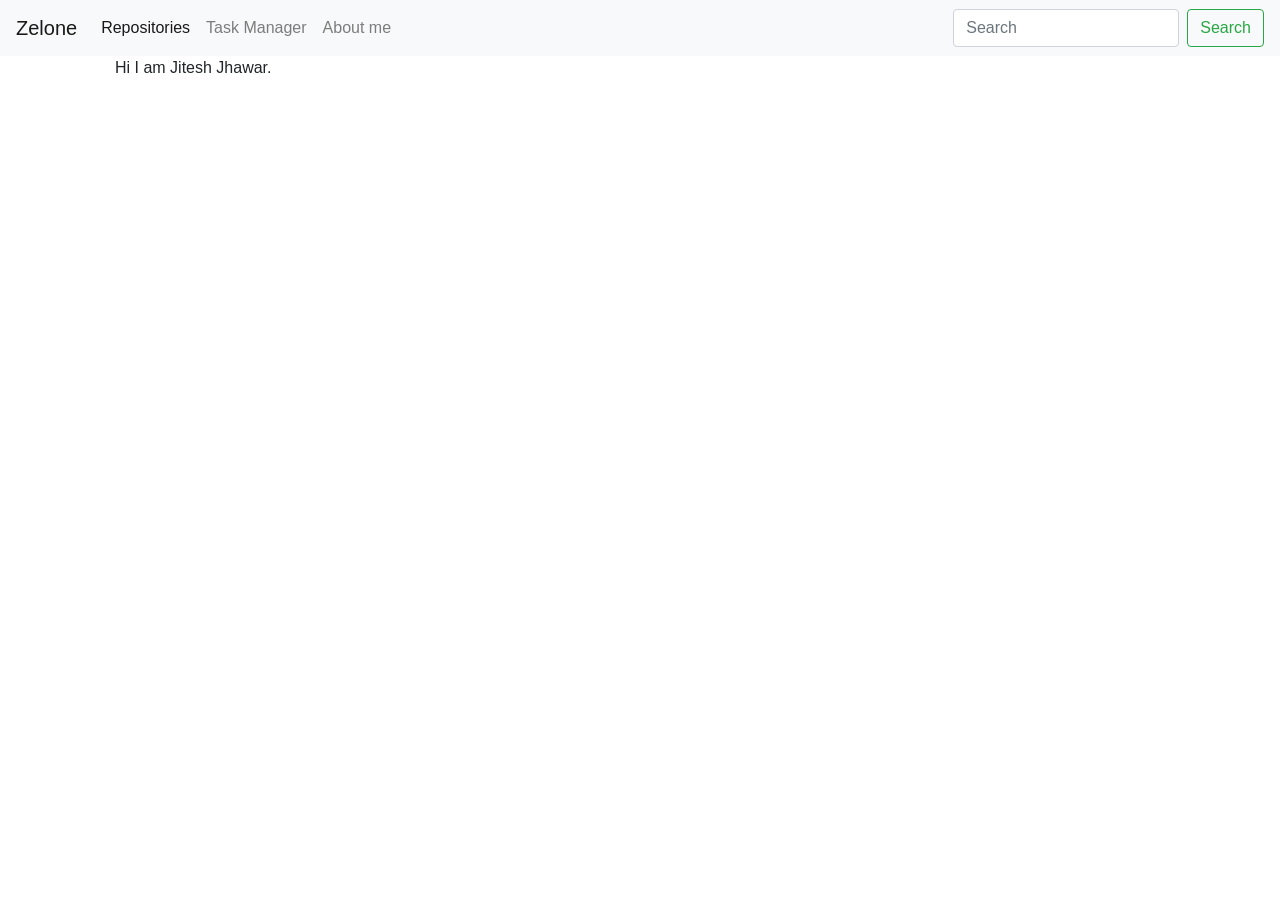
==== about.html @ cc9384ef "no wip" ====
<!DOCTYPE html>
<!--[if lt IE 7]>      <html class="no-js lt-ie9 lt-ie8 lt-ie7"> <![endif]-->
<!--[if IE 7]>         <html class="no-js lt-ie9 lt-ie8"> <![endif]-->
<!--[if IE 8]>         <html class="no-js lt-ie9"> <![endif]-->
<!--[if gt IE 8]>      <html class="no-js"> <!--<![endif]-->
<html>

<head>
    <meta charset="utf-8">
    <meta http-equiv="X-UA-Compatible" content="IE=edge">
    <title>Zelone</title>
    <meta name="description" content="">
    <meta name="viewport" content="width=device-width, initial-scale=1">
    <link rel="stylesheet" href="https://cdn.jsdelivr.net/npm/bootstrap@4.0.0/dist/css/bootstrap.min.css"
        integrity="sha384-Gn5384xqQ1aoWXA+058RXPxPg6fy4IWvTNh0E263XmFcJlSAwiGgFAW/dAiS6JXm" crossorigin="anonymous">
    <script src="https://code.jquery.com/jquery-1.10.2.js"></script>
</head>

<body>
    <!--[if lt IE 7]>
            <p class="browsehappy">You are using an <strong>outdated</strong> browser. Please <a href="#">upgrade your browser</a> to improve your experience.</p>
        <![endif]-->
    <style>
        #wip {
            font-family: -apple-system, BlinkMacSystemFont, "Segoe UI", "Noto Sans", Helvetica, Arial, sans-serif, "Apple Color Emoji", "Segoe UI Emoji";
            font-size: 40px;
            line-height: 1.5;
            color: red;
            border: 10px;
        }
    </style>

    <script>


    </script>
    <script src="reloadscript.js"></script>
    <div id="nav-placeholder">

    </div>

    <script>
        $("#nav-placeholder").load("/nav.html");
    </script>
    <div class="container">
        <div class="container">
            <div class="container shadow">
                <p>
                    Hi I am Jitesh Jhawar. 
                </p>

            </div>
        </div>
    </div>
    <script src="https://code.jquery.com/jquery-3.2.1.slim.min.js"
        integrity="sha384-KJ3o2DKtIkvYIK3UENzmM7KCkRr/rE9/Qpg6aAZGJwFDMVNA/GpGFF93hXpG5KkN"
        crossorigin="anonymous"></script>
    <script src="https://cdn.jsdelivr.net/npm/popper.js@1.12.9/dist/umd/popper.min.js"
        integrity="sha384-ApNbgh9B+Y1QKtv3Rn7W3mgPxhU9K/ScQsAP7hUibX39j7fakFPskvXusvfa0b4Q"
        crossorigin="anonymous"></script>
    <script src="https://cdn.jsdelivr.net/npm/bootstrap@4.0.0/dist/js/bootstrap.min.js"
        integrity="sha384-JZR6Spejh4U02d8jOt6vLEHfe/JQGiRRSQQxSfFWpi1MquVdAyjUar5+76PVCmYl"
        crossorigin="anonymous"></script>

</body>

</html>
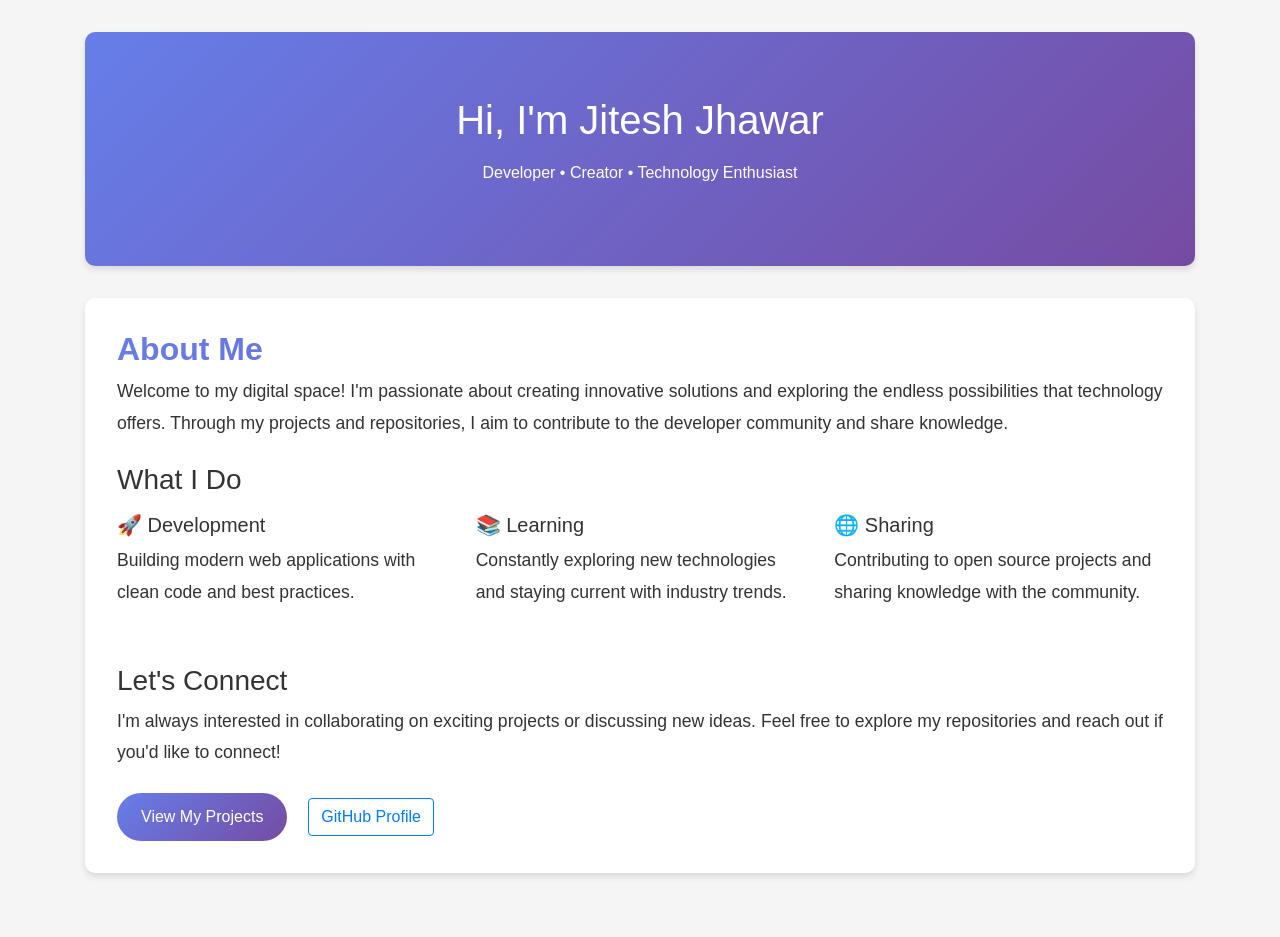
==== commit d57cd84c: "new profile" ====
--- a/about.html
+++ b/about.html
@@ -1,66 +1,98 @@
 <!DOCTYPE html>
-<!--[if lt IE 7]>      <html class="no-js lt-ie9 lt-ie8 lt-ie7"> <![endif]-->
-<!--[if IE 7]>         <html class="no-js lt-ie9 lt-ie8"> <![endif]-->
-<!--[if IE 8]>         <html class="no-js lt-ie9"> <![endif]-->
-<!--[if gt IE 8]>      <html class="no-js"> <!--<![endif]-->
-<html>
-
+<html lang="en">
 <head>
     <meta charset="utf-8">
     <meta http-equiv="X-UA-Compatible" content="IE=edge">
-    <title>Zelone</title>
-    <meta name="description" content="">
+    <title>About Me - Jitesh Jhawar | Zelone Portfolio</title>
+    <meta name="description" content="Learn more about Jitesh Jhawar (Zelone) - developer, creator, and technology enthusiast. Discover my background and interests.">
     <meta name="viewport" content="width=device-width, initial-scale=1">
-    <link rel="stylesheet" href="https://cdn.jsdelivr.net/npm/bootstrap@4.0.0/dist/css/bootstrap.min.css"
-        integrity="sha384-Gn5384xqQ1aoWXA+058RXPxPg6fy4IWvTNh0E263XmFcJlSAwiGgFAW/dAiS6JXm" crossorigin="anonymous">
-    <script src="https://code.jquery.com/jquery-1.10.2.js"></script>
+    <meta name="author" content="Jitesh Jhawar">
+    <meta name="keywords" content="Jitesh Jhawar, about, developer, programmer, biography, skills">
+    
+    <!-- Favicon -->
+    <link rel="icon" type="image/x-icon" href="data:image/svg+xml,<svg xmlns=%22http://www.w3.org/2000/svg%22 viewBox=%220 0 100 100%22><text y=%22.9em%22 font-size=%2290%22>💻</text></svg>">
+    
+    <!-- Stylesheets -->
+    <link rel="stylesheet" href="https://cdn.jsdelivr.net/npm/bootstrap@4.6.2/dist/css/bootstrap.min.css"
+        integrity="sha384-xOolHFLEh07PJGoPkLv1IbcEPTNtaed2xpHsD9ESMhqIYd0nLMwNLD69Npy4HI+N" crossorigin="anonymous">
+    <link rel="stylesheet" href="styles.css">
 </head>
 
 <body>
-    <!--[if lt IE 7]>
-            <p class="browsehappy">You are using an <strong>outdated</strong> browser. Please <a href="#">upgrade your browser</a> to improve your experience.</p>
-        <![endif]-->
-    <style>
-        #wip {
-            font-family: -apple-system, BlinkMacSystemFont, "Segoe UI", "Noto Sans", Helvetica, Arial, sans-serif, "Apple Color Emoji", "Segoe UI Emoji";
-            font-size: 40px;
-            line-height: 1.5;
-            color: red;
-            border: 10px;
-        }
-    </style>
+    <!-- Navigation Placeholder -->
+    <div id="nav-placeholder"></div>
 
-    <script>
-
-
-    </script>
-    <script src="reloadscript.js"></script>
-    <div id="nav-placeholder">
-
-    </div>
-
-    <script>
-        $("#nav-placeholder").load("/nav.html");
-    </script>
-    <div class="container">
+    <!-- Main Content -->
+    <main class="main-content">
         <div class="container">
-            <div class="container shadow">
-                <p>
-                    Hi I am Jitesh Jhawar. 
-                </p>
-
-            </div>
+            <section class="about-hero content-section">
+                <h1>Hi, I'm Jitesh Jhawar</h1>
+                <p>Developer • Creator • Technology Enthusiast</p>
+            </section>
+            
+            <section class="content-section">
+                <div class="about-content">
+                    <h2 class="text-gradient">About Me</h2>
+                    <p>
+                        Welcome to my digital space! I'm passionate about creating innovative solutions 
+                        and exploring the endless possibilities that technology offers. Through my projects 
+                        and repositories, I aim to contribute to the developer community and share knowledge.
+                    </p>
+                    
+                    <h3 class="mt-4">What I Do</h3>
+                    <div class="row mt-3">
+                        <div class="col-md-4 mb-3">
+                            <h5>🚀 Development</h5>
+                            <p>Building modern web applications with clean code and best practices.</p>
+                        </div>
+                        <div class="col-md-4 mb-3">
+                            <h5>📚 Learning</h5>
+                            <p>Constantly exploring new technologies and staying current with industry trends.</p>
+                        </div>
+                        <div class="col-md-4 mb-3">
+                            <h5>🌐 Sharing</h5>
+                            <p>Contributing to open source projects and sharing knowledge with the community.</p>
+                        </div>
+                    </div>
+                    
+                    <h3 class="mt-4">Let's Connect</h3>
+                    <p>
+                        I'm always interested in collaborating on exciting projects or discussing new ideas. 
+                        Feel free to explore my repositories and reach out if you'd like to connect!
+                    </p>
+                    
+                    <div class="mt-4">
+                        <a href="repositories.html" class="btn btn-gradient mr-3">View My Projects</a>
+                        <a href="https://github.com/zelone" target="_blank" rel="noopener" class="btn btn-outline-primary">
+                            GitHub Profile
+                        </a>
+                    </div>
+                </div>
+            </section>
         </div>
-    </div>
-    <script src="https://code.jquery.com/jquery-3.2.1.slim.min.js"
+    </main>
+    <!-- Footer Placeholder -->
+    <div id="footer-placeholder"></div>
+    
+    <!-- Scripts -->
+    <script src="https://cdn.jsdelivr.net/npm/jquery@3.6.4/dist/jquery.slim.min.js"
         integrity="sha384-KJ3o2DKtIkvYIK3UENzmM7KCkRr/rE9/Qpg6aAZGJwFDMVNA/GpGFF93hXpG5KkN"
         crossorigin="anonymous"></script>
-    <script src="https://cdn.jsdelivr.net/npm/popper.js@1.12.9/dist/umd/popper.min.js"
-        integrity="sha384-ApNbgh9B+Y1QKtv3Rn7W3mgPxhU9K/ScQsAP7hUibX39j7fakFPskvXusvfa0b4Q"
+    <script src="https://cdn.jsdelivr.net/npm/popper.js@1.16.1/dist/umd/popper.min.js"
+        integrity="sha384-9/reFTGAW83EW2RDu2S0VKaIzap3H66lZH81PoYlFhbGU+6BZp6G7niu735Sk7lN"
         crossorigin="anonymous"></script>
-    <script src="https://cdn.jsdelivr.net/npm/bootstrap@4.0.0/dist/js/bootstrap.min.js"
-        integrity="sha384-JZR6Spejh4U02d8jOt6vLEHfe/JQGiRRSQQxSfFWpi1MquVdAyjUar5+76PVCmYl"
+    <script src="https://cdn.jsdelivr.net/npm/bootstrap@4.6.2/dist/js/bootstrap.min.js"
+        integrity="sha384-+sLIOodYLS7CIrQpBjl+C7nPvqq+FbNUBDunl/OZv93DB7Ln/533i8e/mZXLi/P+"
         crossorigin="anonymous"></script>
+    <script src="script.js"></script>
+    
+    <!-- Load Navigation and Footer -->
+    <script>
+        $(document).ready(function() {
+            $("#nav-placeholder").load("nav.html");
+            $("#footer-placeholder").load("footer.html");
+        });
+    </script>
 
 </body>
 
--- a/styles.css
+++ b/styles.css
@@ -0,0 +1,551 @@
+/* ===============================================
+   Zelone's Portfolio - Comprehensive Styles
+   =============================================== */
+
+/* ===== GLOBAL STYLES ===== */
+:root {
+    --primary-color: #667eea;
+    --secondary-color: #764ba2;
+    --success-color: #28a745;
+    --danger-color: #dc3545;
+    --warning-color: #ffc107;
+    --info-color: #17a2b8;
+    --light-color: #f8f9fa;
+    --dark-color: #2c3e50;
+    --muted-color: #6c757d;
+    --gradient: linear-gradient(135deg, var(--primary-color) 0%, var(--secondary-color) 100%);
+    --shadow: 0 4px 6px rgba(0, 0, 0, 0.1);
+    --shadow-hover: 0 8px 15px rgba(0, 0, 0, 0.15);
+    --border-radius: 10px;
+    --transition: all 0.3s ease;
+}
+
+* {
+    box-sizing: border-box;
+}
+
+body {
+    font-family: -apple-system, BlinkMacSystemFont, "Segoe UI", "Noto Sans", Helvetica, Arial, sans-serif, "Apple Color Emoji", "Segoe UI Emoji";
+    line-height: 1.6;
+    color: #333;
+    margin: 0;
+    padding: 0;
+    background-color: #f5f5f5;
+}
+
+/* ===== NAVIGATION STYLES ===== */
+.navbar-brand {
+    font-weight: 700;
+    font-size: 1.5rem;
+    color: var(--primary-color) !important;
+}
+
+.navbar-nav .nav-link {
+    font-weight: 500;
+    transition: var(--transition);
+    position: relative;
+}
+
+.navbar-nav .nav-link:hover {
+    color: var(--primary-color) !important;
+    transform: translateY(-1px);
+}
+
+.navbar-nav .nav-link::after {
+    content: '';
+    position: absolute;
+    width: 0;
+    height: 2px;
+    bottom: 0;
+    left: 50%;
+    background: var(--gradient);
+    transition: var(--transition);
+    transform: translateX(-50%);
+}
+
+.navbar-nav .nav-link:hover::after {
+    width: 80%;
+}
+
+.navbar {
+    box-shadow: var(--shadow);
+    background: white !important;
+}
+
+/* ===== MAIN CONTENT STYLES ===== */
+.main-content {
+    min-height: 60vh;
+    padding: 2rem 0;
+}
+
+.content-section {
+    background: white;
+    border-radius: var(--border-radius);
+    box-shadow: var(--shadow);
+    padding: 2rem;
+    margin-bottom: 2rem;
+    transition: var(--transition);
+}
+
+.content-section:hover {
+    transform: translateY(-2px);
+    box-shadow: var(--shadow-hover);
+}
+
+.welcome-section {
+    background: var(--gradient);
+    color: white;
+    text-align: center;
+    padding: 3rem 2rem;
+}
+
+.welcome-section h1 {
+    font-size: 2.5rem;
+    font-weight: 300;
+    margin-bottom: 1rem;
+}
+
+.welcome-section p {
+    font-size: 1.2rem;
+    opacity: 0.9;
+    margin-bottom: 0;
+}
+
+/* ===== REPOSITORY CARDS ===== */
+.repo-card {
+    transition: var(--transition);
+    border: none !important;
+    border-radius: var(--border-radius);
+    box-shadow: var(--shadow);
+    margin-bottom: 1.5rem;
+    overflow: hidden;
+}
+
+.repo-card:hover {
+    transform: translateY(-3px);
+    box-shadow: var(--shadow-hover);
+}
+
+.repo-card .card-title {
+    color: var(--primary-color);
+    font-weight: 600;
+    font-size: 1.25rem;
+}
+
+.repo-card .card-title a {
+    text-decoration: none;
+    color: inherit;
+    transition: var(--transition);
+}
+
+.repo-card .card-title a:hover {
+    color: var(--secondary-color);
+}
+
+.repo-card .card-subtitle {
+    color: var(--muted-color);
+    margin-bottom: 1rem;
+}
+
+.repo-card .lang {
+    color: var(--success-color);
+    font-weight: 600;
+}
+
+.repo-card .ssize {
+    color: var(--muted-color);
+}
+
+.repo-card .card-link {
+    color: var(--primary-color);
+    text-decoration: none;
+    font-weight: 500;
+    transition: var(--transition);
+}
+
+.repo-card .card-link:hover {
+    color: var(--secondary-color);
+    text-decoration: underline;
+}
+
+/* ===== BADGES AND TOPICS ===== */
+.badge-topic {
+    background: var(--gradient) !important;
+    color: white;
+    margin: 0.25rem;
+    padding: 0.4rem 0.8rem;
+    border-radius: 15px;
+    font-size: 0.75rem;
+    font-weight: 500;
+    display: inline-block;
+    transition: var(--transition);
+}
+
+.badge-topic:hover {
+    transform: translateY(-1px);
+    box-shadow: 0 2px 8px rgba(102, 126, 234, 0.3);
+}
+
+/* ===== LOADING SPINNER ===== */
+.loading-container {
+    text-align: center;
+    padding: 3rem 1rem;
+}
+
+.loading-spinner {
+    display: inline-block;
+    width: 50px;
+    height: 50px;
+    border: 4px solid #f3f3f3;
+    border-top: 4px solid var(--primary-color);
+    border-radius: 50%;
+    animation: spin 1s linear infinite;
+    margin-bottom: 1rem;
+}
+
+@keyframes spin {
+    0% { transform: rotate(0deg); }
+    100% { transform: rotate(360deg); }
+}
+
+.loading-text {
+    color: var(--muted-color);
+    font-size: 1.1rem;
+}
+
+/* ===== ERROR STATES ===== */
+.error-container {
+    background: #f8d7da;
+    border: 1px solid #f5c6cb;
+    color: #721c24;
+    padding: 1.5rem;
+    border-radius: var(--border-radius);
+    margin: 2rem 0;
+    text-align: center;
+}
+
+.error-title {
+    font-weight: 600;
+    margin-bottom: 0.5rem;
+}
+
+.error-message {
+    margin-bottom: 1rem;
+}
+
+.retry-btn {
+    background: var(--gradient);
+    border: none;
+    color: white;
+    padding: 0.5rem 1rem;
+    border-radius: 20px;
+    cursor: pointer;
+    transition: var(--transition);
+}
+
+.retry-btn:hover {
+    transform: translateY(-1px);
+    box-shadow: 0 2px 8px rgba(102, 126, 234, 0.3);
+}
+
+/* ===== SEARCH FUNCTIONALITY ===== */
+.search-container {
+    background: white;
+    padding: 1.5rem;
+    border-radius: var(--border-radius);
+    box-shadow: var(--shadow);
+    margin-bottom: 2rem;
+    position: sticky;
+    top: 76px;
+    z-index: 10;
+}
+
+.search-form {
+    display: flex;
+    gap: 1rem;
+    align-items: center;
+}
+
+.search-input {
+    flex: 1;
+    border-radius: 25px;
+    border: 2px solid #e9ecef;
+    padding: 0.75rem 1.5rem;
+    font-size: 1rem;
+    transition: var(--transition);
+}
+
+.search-input:focus {
+    border-color: var(--primary-color);
+    box-shadow: 0 0 0 0.2rem rgba(102, 126, 234, 0.25);
+    outline: none;
+}
+
+.search-btn {
+    border-radius: 25px;
+    background: var(--gradient);
+    border: none;
+    padding: 0.75rem 1.5rem;
+    font-weight: 500;
+    color: white;
+    transition: var(--transition);
+    cursor: pointer;
+    white-space: nowrap;
+}
+
+.search-btn:hover {
+    transform: translateY(-1px);
+    box-shadow: 0 2px 8px rgba(102, 126, 234, 0.3);
+}
+
+.search-results {
+    margin-top: 1rem;
+    font-size: 0.9rem;
+    color: var(--muted-color);
+}
+
+/* ===== FOOTER STYLES ===== */
+.site-footer {
+    background: var(--dark-color);
+    color: white;
+    padding: 3rem 0 1rem 0;
+    margin-top: 4rem;
+}
+
+.footer-content {
+    display: grid;
+    grid-template-columns: repeat(auto-fit, minmax(250px, 1fr));
+    gap: 2rem;
+    margin-bottom: 2rem;
+}
+
+.footer-section h5 {
+    color: var(--primary-color);
+    margin-bottom: 1rem;
+    font-weight: 600;
+}
+
+.footer-section ul {
+    list-style: none;
+    padding: 0;
+    margin: 0;
+}
+
+.footer-section ul li {
+    margin-bottom: 0.5rem;
+}
+
+.footer-section ul li a {
+    color: #bdc3c7;
+    text-decoration: none;
+    transition: var(--transition);
+}
+
+.footer-section ul li a:hover {
+    color: var(--primary-color);
+}
+
+.social-links {
+    display: flex;
+    gap: 1rem;
+    margin-top: 1rem;
+}
+
+.social-link {
+    display: inline-flex;
+    width: 40px;
+    height: 40px;
+    background: var(--primary-color);
+    color: white;
+    text-align: center;
+    align-items: center;
+    justify-content: center;
+    border-radius: 50%;
+    text-decoration: none;
+    transition: var(--transition);
+    font-size: 1.2rem;
+}
+
+.social-link:hover {
+    transform: translateY(-2px);
+    background: var(--secondary-color);
+    color: white;
+    box-shadow: 0 4px 12px rgba(102, 126, 234, 0.3);
+}
+
+.footer-bottom {
+    border-top: 1px solid #34495e;
+    padding-top: 1.5rem;
+    text-align: center;
+    color: #95a5a6;
+    font-size: 0.9rem;
+}
+
+/* ===== ABOUT PAGE STYLES ===== */
+.about-hero {
+    background: var(--gradient);
+    color: white;
+    text-align: center;
+    padding: 4rem 2rem;
+    border-radius: var(--border-radius);
+    margin-bottom: 2rem;
+}
+
+.about-hero h1 {
+    font-size: 2.5rem;
+    margin-bottom: 1rem;
+    font-weight: 300;
+}
+
+.about-content {
+    font-size: 1.1rem;
+    line-height: 1.8;
+}
+
+/* ===== UTILITY CLASSES ===== */
+.text-gradient {
+    background: var(--gradient);
+    -webkit-background-clip: text;
+    -webkit-text-fill-color: transparent;
+    background-clip: text;
+    font-weight: 600;
+}
+
+.btn-gradient {
+    background: var(--gradient);
+    border: none;
+    color: white;
+    padding: 0.75rem 1.5rem;
+    border-radius: 25px;
+    transition: var(--transition);
+    text-decoration: none;
+    display: inline-block;
+    font-weight: 500;
+}
+
+.btn-gradient:hover {
+    transform: translateY(-1px);
+    color: white;
+    text-decoration: none;
+    box-shadow: 0 4px 12px rgba(102, 126, 234, 0.3);
+}
+
+.hidden {
+    display: none;
+}
+
+.fade-in {
+    animation: fadeIn 0.5s ease-in;
+}
+
+@keyframes fadeIn {
+    from { opacity: 0; transform: translateY(10px); }
+    to { opacity: 1; transform: translateY(0); }
+}
+
+/* ===== RESPONSIVE DESIGN ===== */
+@media (max-width: 768px) {
+    .welcome-section h1,
+    .about-hero h1 {
+        font-size: 2rem;
+    }
+    
+    .content-section {
+        padding: 1.5rem;
+        margin-bottom: 1rem;
+    }
+    
+    .search-container {
+        padding: 1rem;
+        position: static;
+    }
+    
+    .search-form {
+        flex-direction: column;
+    }
+    
+    .search-input {
+        margin-bottom: 0.5rem;
+    }
+    
+    .footer-content {
+        grid-template-columns: 1fr;
+        text-align: center;
+    }
+    
+    .social-links {
+        justify-content: center;
+    }
+    
+    .repo-card {
+        margin-bottom: 1rem;
+    }
+    
+    .navbar-brand {
+        font-size: 1.25rem;
+    }
+}
+
+@media (max-width: 576px) {
+    .welcome-section,
+    .about-hero {
+        padding: 2rem 1rem;
+    }
+    
+    .welcome-section h1,
+    .about-hero h1 {
+        font-size: 1.75rem;
+    }
+    
+    .content-section {
+        padding: 1rem;
+    }
+    
+    .search-container {
+        padding: 0.75rem;
+    }
+}
+
+/* ===== ACCESSIBILITY ===== */
+.sr-only {
+    position: absolute !important;
+    width: 1px !important;
+    height: 1px !important;
+    padding: 0 !important;
+    margin: -1px !important;
+    overflow: hidden !important;
+    clip: rect(0, 0, 0, 0) !important;
+    white-space: nowrap !important;
+    border: 0 !important;
+}
+
+/* Focus indicators */
+*:focus {
+    outline: 2px solid var(--primary-color);
+    outline-offset: 2px;
+}
+
+/* Reduced motion for accessibility */
+@media (prefers-reduced-motion: reduce) {
+    *,
+    *::before,
+    *::after {
+        animation-duration: 0.01ms !important;
+        animation-iteration-count: 1 !important;
+        transition-duration: 0.01ms !important;
+    }
+}
+
+/* High contrast mode support */
+@media (prefers-contrast: high) {
+    :root {
+        --shadow: 0 4px 6px rgba(0, 0, 0, 0.3);
+        --shadow-hover: 0 8px 15px rgba(0, 0, 0, 0.4);
+    }
+    
+    .content-section,
+    .repo-card,
+    .search-container {
+        border: 2px solid #333;
+    }
+}
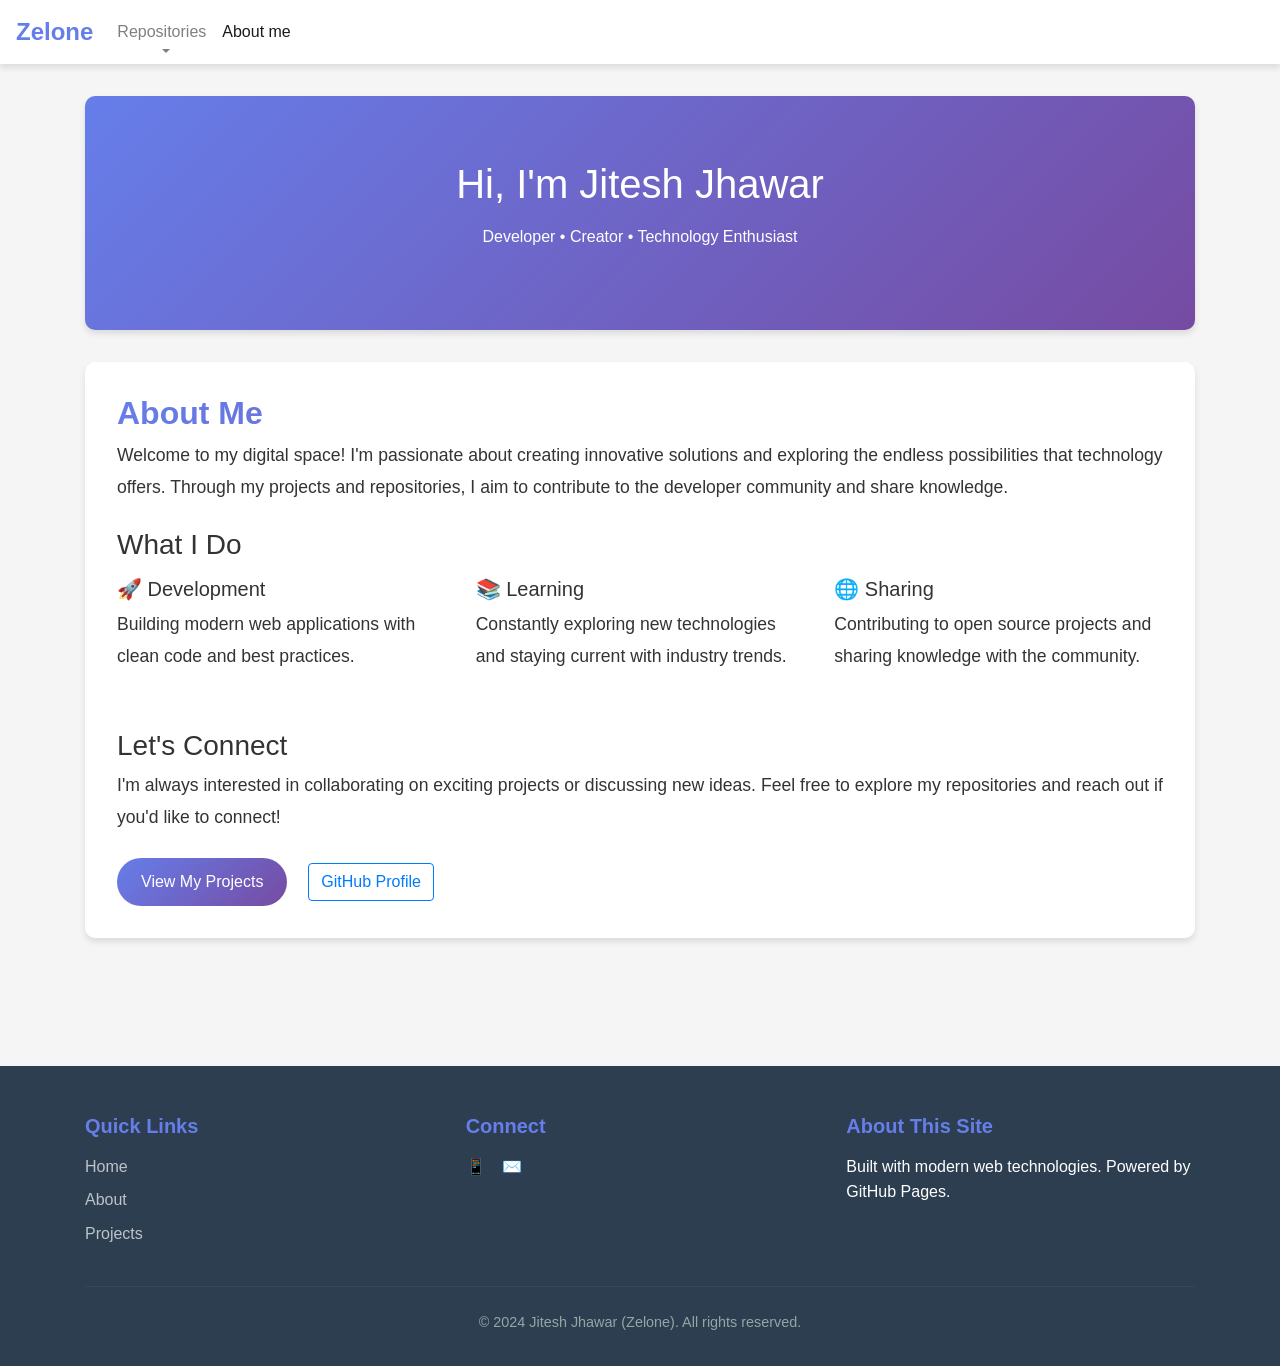
==== commit 7bc86a56: "JQUERY" ====
--- a/about.html
+++ b/about.html
@@ -75,9 +75,8 @@
     <div id="footer-placeholder"></div>
     
     <!-- Scripts -->
-    <script src="https://cdn.jsdelivr.net/npm/jquery@3.6.4/dist/jquery.slim.min.js"
-        integrity="sha384-KJ3o2DKtIkvYIK3UENzmM7KCkRr/rE9/Qpg6aAZGJwFDMVNA/GpGFF93hXpG5KkN"
-        crossorigin="anonymous"></script>
+    <script src="https://code.jquery.com/jquery-3.7.1.js"
+        integrity="sha256-eKhayi8LEQwp4NKxN+CfCh+3qOVUtJn3QNZ0TciWLP4=" crossorigin="anonymous"></script>
     <script src="https://cdn.jsdelivr.net/npm/popper.js@1.16.1/dist/umd/popper.min.js"
         integrity="sha384-9/reFTGAW83EW2RDu2S0VKaIzap3H66lZH81PoYlFhbGU+6BZp6G7niu735Sk7lN"
         crossorigin="anonymous"></script>
@@ -89,8 +88,8 @@
     <!-- Load Navigation and Footer -->
     <script>
         $(document).ready(function() {
-            $("#nav-placeholder").load("nav.html");
-            $("#footer-placeholder").load("footer.html");
+            $("#nav-placeholder").load("/nav.html");
+            $("#footer-placeholder").load("/footer.html");
         });
     </script>
 
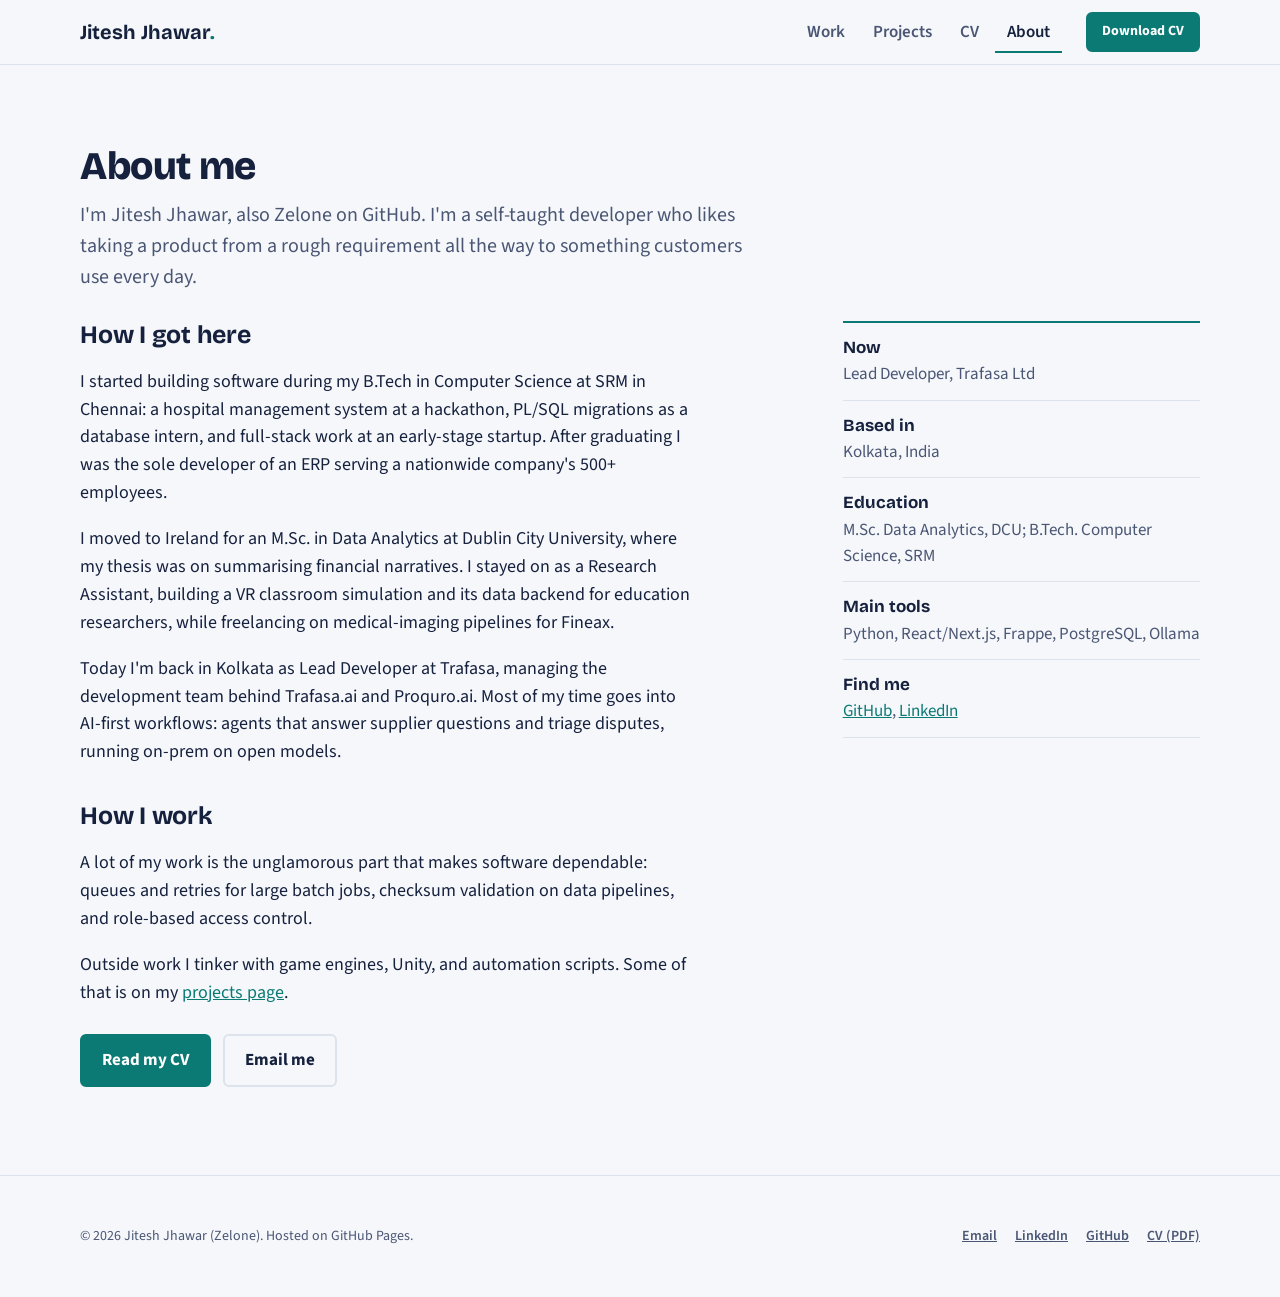
==== commit ff7d5adc: "Revamp site: new design, homepage portfolio, rewritten About - New design system in styles.css (toke" ====
--- a/about.html
+++ b/about.html
@@ -1,98 +1,86 @@
 <!DOCTYPE html>
 <html lang="en">
+
 <head>
     <meta charset="utf-8">
-    <meta http-equiv="X-UA-Compatible" content="IE=edge">
-    <title>About Me - Jitesh Jhawar | Zelone Portfolio</title>
-    <meta name="description" content="Learn more about Jitesh Jhawar (Zelone) - developer, creator, and technology enthusiast. Discover my background and interests.">
     <meta name="viewport" content="width=device-width, initial-scale=1">
+    <title>About | Jitesh Jhawar</title>
+    <meta name="description"
+        content="About Jitesh Jhawar: self-taught developer from India, M.Sc. Data Analytics at DCU, now Lead Developer at Trafasa building AI-first trade and procurement software.">
     <meta name="author" content="Jitesh Jhawar">
-    <meta name="keywords" content="Jitesh Jhawar, about, developer, programmer, biography, skills">
-    
-    <!-- Favicon -->
-    <link rel="icon" type="image/x-icon" href="data:image/svg+xml,<svg xmlns=%22http://www.w3.org/2000/svg%22 viewBox=%220 0 100 100%22><text y=%22.9em%22 font-size=%2290%22>💻</text></svg>">
-    
-    <!-- Stylesheets -->
-    <link rel="stylesheet" href="https://cdn.jsdelivr.net/npm/bootstrap@4.6.2/dist/css/bootstrap.min.css"
-        integrity="sha384-xOolHFLEh07PJGoPkLv1IbcEPTNtaed2xpHsD9ESMhqIYd0nLMwNLD69Npy4HI+N" crossorigin="anonymous">
-    <link rel="stylesheet" href="styles.css">
+    <link rel="icon"
+        href="data:image/svg+xml,<svg xmlns=%22http://www.w3.org/2000/svg%22 viewBox=%220 0 100 100%22><rect width=%22100%22 height=%22100%22 rx=%2220%22 fill=%22%230B7A75%22/><text x=%2250%22 y=%2268%22 font-size=%2252%22 text-anchor=%22middle%22 fill=%22white%22 font-family=%22sans-serif%22 font-weight=%22700%22>JJ</text></svg>">
+    <link rel="preconnect" href="https://fonts.googleapis.com">
+    <link rel="preconnect" href="https://fonts.gstatic.com" crossorigin>
+    <link href="https://fonts.googleapis.com/css2?family=Bricolage+Grotesque:opsz,wght@12..96,600;12..96,700;12..96,800&family=Source+Sans+3:wght@400;600;700&display=swap" rel="stylesheet">
+    <link rel="stylesheet" href="/styles.css">
+    <style>
+        .about-body { display: grid; grid-template-columns: 2fr 1fr; gap: 48px; padding-bottom: 24px; }
+        .about-body p { max-width: var(--measure); font-size: 1.125rem; }
+        .about-body h2 { font-size: var(--step-2); margin: 36px 0 10px; }
+        .about-body h2:first-child { margin-top: 0; }
+        .facts { list-style: none; padding: 0; margin: 0; border-top: 2px solid var(--teal); }
+        .facts li { padding: 12px 0; border-bottom: 1px solid var(--line); }
+        .facts b { display: block; font-family: var(--font-display); }
+        .facts span { color: var(--ink-soft); }
+        @media (max-width: 860px) { .about-body { grid-template-columns: 1fr; } }
+    </style>
 </head>
 
 <body>
-    <!-- Navigation Placeholder -->
     <div id="nav-placeholder"></div>
 
-    <!-- Main Content -->
     <main class="main-content">
-        <div class="container">
-            <section class="about-hero content-section">
-                <h1>Hi, I'm Jitesh Jhawar</h1>
-                <p>Developer • Creator • Technology Enthusiast</p>
-            </section>
-            
-            <section class="content-section">
-                <div class="about-content">
-                    <h2 class="text-gradient">About Me</h2>
-                    <p>
-                        Welcome to my digital space! I'm passionate about creating innovative solutions 
-                        and exploring the endless possibilities that technology offers. Through my projects 
-                        and repositories, I aim to contribute to the developer community and share knowledge.
-                    </p>
-                    
-                    <h3 class="mt-4">What I Do</h3>
-                    <div class="row mt-3">
-                        <div class="col-md-4 mb-3">
-                            <h5>🚀 Development</h5>
-                            <p>Building modern web applications with clean code and best practices.</p>
-                        </div>
-                        <div class="col-md-4 mb-3">
-                            <h5>📚 Learning</h5>
-                            <p>Constantly exploring new technologies and staying current with industry trends.</p>
-                        </div>
-                        <div class="col-md-4 mb-3">
-                            <h5>🌐 Sharing</h5>
-                            <p>Contributing to open source projects and sharing knowledge with the community.</p>
-                        </div>
-                    </div>
-                    
-                    <h3 class="mt-4">Let's Connect</h3>
-                    <p>
-                        I'm always interested in collaborating on exciting projects or discussing new ideas. 
-                        Feel free to explore my repositories and reach out if you'd like to connect!
-                    </p>
-                    
-                    <div class="mt-4">
-                        <a href="repositories.html" class="btn btn-gradient mr-3">View My Projects</a>
-                        <a href="https://github.com/zelone" target="_blank" rel="noopener" class="btn btn-outline-primary">
-                            GitHub Profile
-                        </a>
-                    </div>
+        <header class="page-head">
+            <div class="wrap">
+                <h1>About me</h1>
+                <p>I'm Jitesh Jhawar, also Zelone on GitHub. I'm a self-taught developer who likes taking a product
+                    from a rough requirement all the way to something customers use every day.</p>
+            </div>
+        </header>
+
+        <div class="wrap about-body">
+            <div>
+                <h2>How I got here</h2>
+                <p>I started building software during my B.Tech in Computer Science at SRM in Chennai: a hospital
+                    management system at a hackathon, PL/SQL migrations as a database intern, and full-stack work at an
+                    early-stage startup. After graduating I was the sole developer of an ERP serving a nationwide
+                    company's 500+ employees.</p>
+                <p>I moved to Ireland for an M.Sc. in Data Analytics at Dublin City University, where my thesis was on
+                    summarising financial narratives. I stayed on as a Research Assistant, building a VR classroom
+                    simulation and its data backend for education researchers, while freelancing on medical-imaging
+                    pipelines for Fineax.</p>
+                <p>Today I'm back in Kolkata as Lead Developer at Trafasa, managing the development team behind
+                    Trafasa.ai and Proquro.ai. Most of my time goes into AI-first workflows: agents that answer
+                    supplier questions and triage disputes, running on-prem on open models.</p>
+
+                <h2>How I work</h2>
+                <p>A lot of my work is the unglamorous part that makes software dependable: queues and retries for
+                    large batch jobs, checksum validation on data pipelines, and role-based access control.</p>
+                <p>Outside work I tinker with game engines, Unity, and automation scripts. Some of that is on my <a
+                        href="/repositories.html">projects page</a>.</p>
+
+                <div style="display:flex;gap:12px;flex-wrap:wrap;margin-top:28px">
+                    <a class="button" href="/jobs.html">Read my CV</a>
+                    <a class="button quiet" href="mailto:jiteshjha1997@gmail.com">Email me</a>
                 </div>
-            </section>
+            </div>
+
+            <aside aria-label="Quick facts">
+                <ul class="facts">
+                    <li><b>Now</b><span>Lead Developer, Trafasa Ltd</span></li>
+                    <li><b>Based in</b><span>Kolkata, India</span></li>
+                    <li><b>Education</b><span>M.Sc. Data Analytics, DCU; B.Tech. Computer Science, SRM</span></li>
+                    <li><b>Main tools</b><span>Python, React/Next.js, Frappe, PostgreSQL, Ollama</span></li>
+                    <li><b>Find me</b><span><a href="https://github.com/Zelone">GitHub</a>, <a
+                                href="https://linkedin.com/in/jitesh-jhawar">LinkedIn</a></span></li>
+                </ul>
+            </aside>
         </div>
     </main>
-    <!-- Footer Placeholder -->
+
     <div id="footer-placeholder"></div>
-    
-    <!-- Scripts -->
-    <script src="https://code.jquery.com/jquery-3.7.1.js"
-        integrity="sha256-eKhayi8LEQwp4NKxN+CfCh+3qOVUtJn3QNZ0TciWLP4=" crossorigin="anonymous"></script>
-    <script src="https://cdn.jsdelivr.net/npm/popper.js@1.16.1/dist/umd/popper.min.js"
-        integrity="sha384-9/reFTGAW83EW2RDu2S0VKaIzap3H66lZH81PoYlFhbGU+6BZp6G7niu735Sk7lN"
-        crossorigin="anonymous"></script>
-    <script src="https://cdn.jsdelivr.net/npm/bootstrap@4.6.2/dist/js/bootstrap.min.js"
-        integrity="sha384-+sLIOodYLS7CIrQpBjl+C7nPvqq+FbNUBDunl/OZv93DB7Ln/533i8e/mZXLi/P+"
-        crossorigin="anonymous"></script>
-    <script src="script.js"></script>
-    
-    <!-- Load Navigation and Footer -->
-    <script>
-        $(document).ready(function() {
-            $("#nav-placeholder").load("/nav.html");
-            $("#footer-placeholder").load("/footer.html");
-        });
-    </script>
-
+    <script src="/include.js"></script>
 </body>
 
-</html>+</html>
--- a/styles.css
+++ b/styles.css
@@ -1,551 +1,489 @@
-/* ===============================================
-   Zelone's Portfolio - Comprehensive Styles
-   =============================================== */
-
-/* ===== GLOBAL STYLES ===== */
+/* Zelone — Jitesh Jhawar portfolio
+   Design tokens: cool paper + ink, ledger teal accent, amber reserved for "live" status. */
+
 :root {
-    --primary-color: #667eea;
-    --secondary-color: #764ba2;
-    --success-color: #28a745;
-    --danger-color: #dc3545;
-    --warning-color: #ffc107;
-    --info-color: #17a2b8;
-    --light-color: #f8f9fa;
-    --dark-color: #2c3e50;
-    --muted-color: #6c757d;
-    --gradient: linear-gradient(135deg, var(--primary-color) 0%, var(--secondary-color) 100%);
-    --shadow: 0 4px 6px rgba(0, 0, 0, 0.1);
-    --shadow-hover: 0 8px 15px rgba(0, 0, 0, 0.15);
-    --border-radius: 10px;
-    --transition: all 0.3s ease;
-}
-
-* {
-    box-sizing: border-box;
-}
+    --paper: #F5F7FA;
+    --surface: #FFFFFF;
+    --ink: #16213E;
+    --ink-soft: #4A5674;
+    --line: #DDE3EC;
+    --teal: #0B7A75;
+    --teal-soft: #E3F2F1;
+    --amber: #C9861E;
+    --amber-soft: #FBF0DC;
+
+    --font-display: "Bricolage Grotesque", "Segoe UI", system-ui, sans-serif;
+    --font-body: "Source Sans 3", "Segoe UI", system-ui, sans-serif;
+
+    --step--1: 0.875rem;
+    --step-0: 1.0625rem;
+    --step-1: 1.25rem;
+    --step-2: 1.5625rem;
+    --step-3: 1.953rem;
+    --step-4: 2.441rem;
+    --step-5: 3.3rem;
+
+    --radius-s: 6px;
+    --radius-l: 14px;
+    --measure: 68ch;
+    --gutter: clamp(16px, 4vw, 40px);
+}
+
+@media (prefers-color-scheme: dark) {
+    :root:not([data-theme="light"]) {
+        --paper: #0F1626;
+        --surface: #17223A;
+        --ink: #E8EDF5;
+        --ink-soft: #A6B1C7;
+        --line: #2A3755;
+        --teal: #3CC0B6;
+        --teal-soft: #15343A;
+        --amber: #F2B85C;
+        --amber-soft: #3A2E17;
+    }
+}
+
+:root[data-theme="dark"] {
+    --paper: #0F1626;
+    --surface: #17223A;
+    --ink: #E8EDF5;
+    --ink-soft: #A6B1C7;
+    --line: #2A3755;
+    --teal: #3CC0B6;
+    --teal-soft: #15343A;
+    --amber: #F2B85C;
+    --amber-soft: #3A2E17;
+}
+
+/* ---------- Base ---------- */
+html { scroll-behavior: smooth; }
+@media (prefers-reduced-motion: reduce) { html { scroll-behavior: auto; } }
 
 body {
-    font-family: -apple-system, BlinkMacSystemFont, "Segoe UI", "Noto Sans", Helvetica, Arial, sans-serif, "Apple Color Emoji", "Segoe UI Emoji";
-    line-height: 1.6;
-    color: #333;
+    margin: 0;
+    background: var(--paper);
+    color: var(--ink);
+    font-family: var(--font-body);
+    font-size: var(--step-0);
+    line-height: 1.55;
+    -webkit-font-smoothing: antialiased;
+}
+
+h1, h2, h3, h4, h5, h6 {
+    font-family: var(--font-display);
+    color: var(--ink);
+    line-height: 1.15;
+    letter-spacing: -0.01em;
+}
+
+a { color: var(--teal); }
+a:hover { color: var(--ink); }
+:focus-visible { outline: 3px solid var(--teal); outline-offset: 3px; border-radius: 4px; }
+
+.text-muted { color: var(--ink-soft) !important; }
+
+.wrap {
+    width: 100%;
+    max-width: 1120px;
+    margin: 0 auto;
+    padding: 0 var(--gutter);
+}
+
+.main-content { min-height: 60vh; }
+
+/* ---------- Navigation ---------- */
+.site-nav {
+    position: sticky;
+    top: 0;
+    z-index: 50;
+    background: color-mix(in srgb, var(--paper) 88%, transparent);
+    backdrop-filter: blur(8px);
+    border-bottom: 1px solid var(--line);
+}
+.site-nav .wrap {
+    display: flex;
+    align-items: center;
+    gap: 24px;
+    min-height: 64px;
+}
+.site-nav .brand {
+    font-family: var(--font-display);
+    font-weight: 700;
+    font-size: var(--step-1);
+    color: var(--ink);
+    text-decoration: none;
+    margin-right: auto;
+}
+.site-nav .brand span { color: var(--teal); }
+.site-nav ul {
+    display: flex;
+    gap: 4px;
+    list-style: none;
     margin: 0;
     padding: 0;
-    background-color: #f5f5f5;
-}
-
-/* ===== NAVIGATION STYLES ===== */
-.navbar-brand {
+}
+.site-nav ul a {
+    display: block;
+    padding: 8px 12px;
+    color: var(--ink-soft);
+    text-decoration: none;
+    border-radius: var(--radius-s);
+    font-weight: 600;
+}
+.site-nav ul a:hover { color: var(--ink); background: var(--surface); }
+.site-nav ul a[aria-current="page"] { color: var(--ink); box-shadow: inset 0 -2px 0 var(--teal); border-radius: 0; }
+.nav-toggle {
+    display: none;
+    background: none;
+    border: 1px solid var(--line);
+    border-radius: var(--radius-s);
+    color: var(--ink);
+    padding: 6px 10px;
+    font: inherit;
+    font-weight: 600;
+}
+
+@media (max-width: 760px) {
+    .nav-toggle { display: inline-block; }
+    .site-nav .wrap { flex-wrap: wrap; }
+    .site-nav .nav-links { display: none; width: 100%; padding-bottom: 12px; }
+    .site-nav.open .nav-links { display: block; }
+    .site-nav ul { flex-direction: column; }
+    .site-nav .nav-cta { display: none; }
+    .site-nav.open .nav-cta { display: inline-flex; margin-bottom: 14px; }
+}
+
+/* ---------- Buttons ---------- */
+.button {
+    display: inline-flex;
+    align-items: center;
+    gap: 8px;
+    padding: 11px 20px;
+    border-radius: var(--radius-s);
     font-weight: 700;
-    font-size: 1.5rem;
-    color: var(--primary-color) !important;
-}
-
-.navbar-nav .nav-link {
-    font-weight: 500;
-    transition: var(--transition);
-    position: relative;
-}
-
-.navbar-nav .nav-link:hover {
-    color: var(--primary-color) !important;
-    transform: translateY(-1px);
-}
-
-.navbar-nav .nav-link::after {
-    content: '';
-    position: absolute;
-    width: 0;
-    height: 2px;
-    bottom: 0;
-    left: 50%;
-    background: var(--gradient);
-    transition: var(--transition);
-    transform: translateX(-50%);
-}
-
-.navbar-nav .nav-link:hover::after {
-    width: 80%;
-}
-
-.navbar {
-    box-shadow: var(--shadow);
-    background: white !important;
-}
-
-/* ===== MAIN CONTENT STYLES ===== */
-.main-content {
-    min-height: 60vh;
-    padding: 2rem 0;
-}
-
-.content-section {
-    background: white;
-    border-radius: var(--border-radius);
-    box-shadow: var(--shadow);
-    padding: 2rem;
-    margin-bottom: 2rem;
-    transition: var(--transition);
-}
-
-.content-section:hover {
-    transform: translateY(-2px);
-    box-shadow: var(--shadow-hover);
-}
-
-.welcome-section {
-    background: var(--gradient);
-    color: white;
-    text-align: center;
-    padding: 3rem 2rem;
-}
-
-.welcome-section h1 {
-    font-size: 2.5rem;
-    font-weight: 300;
-    margin-bottom: 1rem;
-}
-
-.welcome-section p {
-    font-size: 1.2rem;
-    opacity: 0.9;
-    margin-bottom: 0;
-}
-
-/* ===== REPOSITORY CARDS ===== */
+    text-decoration: none;
+    border: 2px solid var(--teal);
+    background: var(--teal);
+    color: #fff;
+    transition: background .15s, color .15s;
+}
+.button:hover { background: transparent; color: var(--teal); text-decoration: none; }
+.button.quiet { background: transparent; color: var(--ink); border-color: var(--line); }
+.button.quiet:hover { border-color: var(--ink); color: var(--ink); }
+.button.small { padding: 7px 14px; font-size: var(--step--1); }
+
+/* Legacy buttons used on older pages */
+.btn-gradient { background: var(--teal); color: #fff; border: 2px solid var(--teal); border-radius: var(--radius-s); font-weight: 700; padding: 10px 20px; }
+.btn-gradient:hover { background: transparent; color: var(--teal); }
+.text-gradient { color: var(--ink); }
+
+/* ---------- Home: hero ---------- */
+.hero {
+    padding: clamp(48px, 9vw, 110px) 0 clamp(40px, 7vw, 80px);
+}
+.hero .wrap {
+    display: grid;
+    grid-template-columns: 1.15fr 1fr;
+    gap: clamp(32px, 5vw, 64px);
+    align-items: center;
+}
+.hero h1 {
+    font-size: clamp(2.3rem, 5.4vw, var(--step-5));
+    font-weight: 800;
+    letter-spacing: -0.025em;
+    margin: 0 0 20px;
+    max-width: 15ch;
+}
+.hero .intro {
+    font-size: var(--step-1);
+    color: var(--ink-soft);
+    max-width: 46ch;
+    margin: 0 0 28px;
+}
+.hero .actions { display: flex; flex-wrap: wrap; gap: 12px; }
+.hero .whereabouts { margin-top: 22px; color: var(--ink-soft); font-size: var(--step--1); }
+
+/* Agent console — the one bold element */
+.console {
+    background: var(--surface);
+    border: 1px solid var(--line);
+    border-radius: var(--radius-l);
+    box-shadow: 0 24px 48px -28px rgba(22, 33, 62, .35);
+    overflow: hidden;
+}
+.console-head {
+    display: flex;
+    align-items: center;
+    gap: 10px;
+    padding: 12px 16px;
+    border-bottom: 1px solid var(--line);
+    font-size: var(--step--1);
+    font-weight: 600;
+    color: var(--ink-soft);
+}
+.console-head .status {
+    margin-left: auto;
+    display: inline-flex;
+    align-items: center;
+    gap: 6px;
+    color: var(--amber);
+}
+.console-head .status::before {
+    content: "";
+    width: 8px; height: 8px;
+    border-radius: 50%;
+    background: var(--amber);
+}
+.console-body { padding: 18px 16px 20px; display: grid; gap: 12px; }
+.msg {
+    max-width: 88%;
+    padding: 10px 14px;
+    border-radius: 12px;
+    font-size: 0.97rem;
+    line-height: 1.45;
+}
+.msg .who { display: block; font-size: 0.78rem; font-weight: 700; color: var(--ink-soft); margin-bottom: 2px; }
+.msg.supplier { background: var(--paper); border: 1px solid var(--line); justify-self: start; border-bottom-left-radius: 4px; }
+.msg.agent { background: var(--teal-soft); justify-self: end; border-bottom-right-radius: 4px; }
+.msg.agent .who { color: var(--teal); }
+.msg.route { background: var(--amber-soft); justify-self: end; font-size: var(--step--1); }
+.console-foot {
+    padding: 10px 16px;
+    border-top: 1px solid var(--line);
+    font-size: 0.8rem;
+    color: var(--ink-soft);
+}
+
+.console .msg { opacity: 0; transform: translateY(6px); animation: msg-in .45s ease forwards; }
+.console .msg:nth-child(1) { animation-delay: .3s; }
+.console .msg:nth-child(2) { animation-delay: 1.2s; }
+.console .msg:nth-child(3) { animation-delay: 2.1s; }
+.console .msg:nth-child(4) { animation-delay: 2.9s; }
+@keyframes msg-in { to { opacity: 1; transform: none; } }
+@media (prefers-reduced-motion: reduce) {
+    .console .msg { opacity: 1; transform: none; animation: none; }
+}
+
+/* ---------- Home: sections ---------- */
+.band { padding: clamp(48px, 7vw, 88px) 0; border-top: 1px solid var(--line); }
+.band h2 { font-size: var(--step-4); font-weight: 800; margin: 0 0 10px; }
+.band .lede { color: var(--ink-soft); font-size: var(--step-1); max-width: var(--measure); margin: 0 0 36px; }
+
+/* Proof: three outcomes */
+.proof { display: grid; grid-template-columns: repeat(3, 1fr); gap: 32px; }
+.proof p { margin: 0; color: var(--ink-soft); max-width: 34ch; }
+.proof strong { display: block; font-family: var(--font-display); font-size: var(--step-2); color: var(--ink); margin-bottom: 6px; line-height: 1.2; }
+
+/* Work timeline */
+.work { list-style: none; margin: 0; padding: 0; }
+.work > li {
+    display: grid;
+    grid-template-columns: 170px 1fr;
+    gap: 28px;
+    padding: 26px 0;
+    border-top: 1px solid var(--line);
+}
+.work > li:first-child { border-top: 0; padding-top: 0; }
+.work .when { color: var(--ink-soft); font-weight: 600; font-size: var(--step--1); padding-top: 4px; }
+.work h3 { font-size: var(--step-2); margin: 0 0 4px; }
+.work .org { color: var(--teal); font-weight: 700; margin: 0 0 10px; }
+.work ul { margin: 0; padding-left: 18px; max-width: var(--measure); }
+.work ul li { margin: 4px 0; }
+.work .stack { margin-top: 10px; color: var(--ink-soft); font-size: var(--step--1); }
+
+/* Projects */
+.projects { display: grid; grid-template-columns: repeat(2, 1fr); gap: 0 40px; }
+.project { padding: 22px 0; border-top: 1px solid var(--line); }
+.project.lead {
+    grid-column: 1 / -1;
+    padding: 28px;
+    border: 1px solid var(--line);
+    border-radius: var(--radius-l);
+    background: var(--surface);
+    margin-bottom: 12px;
+}
+.project h3 { font-size: var(--step-1); margin: 0 0 6px; }
+.project.lead h3 { font-size: var(--step-3); }
+.project p { margin: 0 0 8px; color: var(--ink-soft); max-width: var(--measure); }
+.project .meta { font-size: var(--step--1); color: var(--ink-soft); }
+.project .meta a { font-weight: 700; }
+.tag {
+    display: inline-block;
+    padding: 2px 9px;
+    margin: 0 4px 4px 0;
+    border-radius: 999px;
+    background: var(--teal-soft);
+    color: var(--teal);
+    font-size: 0.8rem;
+    font-weight: 700;
+}
+.more-link { display: inline-block; margin-top: 24px; font-weight: 700; }
+
+/* Skills */
+.skills { display: grid; grid-template-columns: 180px 1fr; gap: 14px 28px; margin: 0; }
+.skills dt { font-family: var(--font-display); font-weight: 700; }
+.skills dd { margin: 0; color: var(--ink-soft); }
+
+/* Education + contact */
+.split { display: grid; grid-template-columns: 1fr 1fr; gap: 48px; }
+.edu { list-style: none; padding: 0; margin: 0; }
+.edu li { padding: 14px 0; border-top: 1px solid var(--line); }
+.edu li:first-child { border-top: 0; padding-top: 0; }
+.edu b { display: block; font-family: var(--font-display); font-size: var(--step-1); }
+.edu span { color: var(--ink-soft); }
+.contact {
+    background: var(--ink);
+    color: var(--paper);
+    border-radius: var(--radius-l);
+    padding: 32px;
+}
+.contact h2 { color: var(--paper); font-size: var(--step-3); }
+.contact p { color: color-mix(in srgb, var(--paper) 78%, transparent); }
+.contact ul { list-style: none; padding: 0; margin: 20px 0 0; display: grid; gap: 8px; }
+.contact a { color: var(--paper); font-weight: 700; }
+.contact a:hover { color: var(--teal-soft); }
+@media (prefers-color-scheme: dark) {
+    :root:not([data-theme="light"]) .contact { background: var(--surface); border: 1px solid var(--line); color: var(--ink); }
+    :root:not([data-theme="light"]) .contact h2, :root:not([data-theme="light"]) .contact a { color: var(--ink); }
+    :root:not([data-theme="light"]) .contact p { color: var(--ink-soft); }
+}
+
+/* ---------- Page header for inner pages ---------- */
+.page-head { padding: clamp(40px, 7vw, 80px) 0 28px; }
+.page-head h1 { font-size: clamp(2rem, 4.5vw, var(--step-4)); font-weight: 800; margin: 0 0 10px; }
+.page-head p { font-size: var(--step-1); color: var(--ink-soft); max-width: var(--measure); margin: 0; }
+.page-head .actions { margin-top: 22px; display: flex; gap: 12px; flex-wrap: wrap; }
+
+/* Legacy hero/section classes on older pages */
+.welcome-section, .about-hero {
+    background: none;
+    color: var(--ink);
+    text-align: left;
+    padding: clamp(40px, 7vw, 80px) 0 24px;
+    margin: 0;
+    border-radius: 0;
+}
+.welcome-section h1, .about-hero h1 { font-size: clamp(2rem, 4.5vw, var(--step-4)); font-weight: 800; color: var(--ink); margin-bottom: 10px; }
+.welcome-section p, .about-hero p { font-size: var(--step-1); color: var(--ink-soft); max-width: var(--measure); opacity: 1; }
+.content-section, .story-section {
+    background: var(--surface);
+    border: 1px solid var(--line);
+    border-radius: var(--radius-l);
+    padding: clamp(20px, 3vw, 32px);
+    margin-bottom: 24px;
+    box-shadow: none;
+}
+.content-section:hover { transform: none; box-shadow: none; }
+.story-section h2 { font-size: var(--step-3); font-weight: 800; margin-bottom: 14px; }
+.story-section h3 { font-size: var(--step-2); }
+.story-section h4 { font-size: var(--step-1); }
+.story-section p, .story-section li { max-width: var(--measure); }
+.story-section .lead { font-size: var(--step-1); color: var(--ink-soft); }
+
+/* CV timeline (jobs.html) */
+.timeline { position: relative; padding-left: 28px; }
+.timeline::before { content: ""; position: absolute; left: 7px; top: 6px; bottom: 6px; width: 2px; background: var(--line); }
+.timeline-item, .timeline-item-nodot { position: relative; padding: 0 0 26px; }
+.timeline-item::before {
+    content: ""; position: absolute; left: -27px; top: 6px;
+    width: 14px; height: 14px; border-radius: 50%;
+    background: var(--surface); border: 3px solid var(--teal);
+}
+.timeline-date { color: var(--ink-soft); font-weight: 700; font-size: var(--step--1); }
+.timeline-item h4 { margin: 6px 0 8px; }
+.logo { width: 40px; height: 40px; object-fit: contain; margin-right: 8px; border-radius: 6px; background: #fff; padding: 3px; }
+
+.tech-stack { display: flex; flex-wrap: wrap; gap: 6px; margin-bottom: 14px; }
+.tech-badge {
+    display: inline-block;
+    padding: 4px 11px;
+    border-radius: 999px;
+    background: var(--teal-soft);
+    color: var(--teal);
+    font-size: 0.86rem;
+    font-weight: 700;
+}
+.stats-grid { display: grid; grid-template-columns: repeat(4, 1fr); gap: 16px; margin-top: 24px; }
+.stat-item { border-top: 2px solid var(--teal); padding-top: 10px; }
+.stat-number { font-family: var(--font-display); font-size: var(--step-3); font-weight: 800; color: var(--ink); }
+.stat-label { color: var(--ink-soft); font-size: var(--step--1); }
+.feature-grid { display: grid; grid-template-columns: repeat(auto-fit, minmax(240px, 1fr)); gap: 16px; }
+.feature-item { border: 1px solid var(--line); border-radius: var(--radius-s); padding: 16px; background: var(--paper); }
+.contact-card { background: var(--surface); border: 1px solid var(--line); border-radius: var(--radius-l); padding: 28px; margin-bottom: 24px; }
+.contact-links { display: flex; flex-wrap: wrap; gap: 10px; }
+.contact-link { display: inline-flex; padding: 9px 16px; border-radius: var(--radius-s); border: 1px solid var(--line); color: var(--ink); font-weight: 700; text-decoration: none; }
+.contact-link:hover { border-color: var(--teal); color: var(--teal); text-decoration: none; }
+
+/* ---------- Repositories page ---------- */
+.search-container {
+    position: sticky; top: 64px; z-index: 10;
+    background: var(--paper);
+    padding: 12px 0 16px;
+    margin-bottom: 8px;
+}
+.search-form { display: flex; gap: 8px; flex-wrap: wrap; }
+.search-input {
+    flex: 1 1 260px;
+    padding: 11px 14px;
+    border-radius: var(--radius-s);
+    border: 1px solid var(--line);
+    background: var(--surface);
+    color: var(--ink);
+    font: inherit;
+}
+.search-input:focus { outline: 3px solid var(--teal-soft); border-color: var(--teal); }
+.search-btn { padding: 10px 18px; border-radius: var(--radius-s); border: 2px solid var(--teal); background: var(--teal); color: #fff; font-weight: 700; }
+.search-results { color: var(--ink-soft); font-size: var(--step--1); margin-top: 8px; }
+
 .repo-card {
-    transition: var(--transition);
-    border: none !important;
-    border-radius: var(--border-radius);
-    box-shadow: var(--shadow);
-    margin-bottom: 1.5rem;
-    overflow: hidden;
-}
-
-.repo-card:hover {
-    transform: translateY(-3px);
-    box-shadow: var(--shadow-hover);
-}
-
-.repo-card .card-title {
-    color: var(--primary-color);
-    font-weight: 600;
-    font-size: 1.25rem;
-}
-
-.repo-card .card-title a {
-    text-decoration: none;
-    color: inherit;
-    transition: var(--transition);
-}
-
-.repo-card .card-title a:hover {
-    color: var(--secondary-color);
-}
-
-.repo-card .card-subtitle {
-    color: var(--muted-color);
-    margin-bottom: 1rem;
-}
-
-.repo-card .lang {
-    color: var(--success-color);
-    font-weight: 600;
-}
-
-.repo-card .ssize {
-    color: var(--muted-color);
-}
-
-.repo-card .card-link {
-    color: var(--primary-color);
-    text-decoration: none;
-    font-weight: 500;
-    transition: var(--transition);
-}
-
-.repo-card .card-link:hover {
-    color: var(--secondary-color);
-    text-decoration: underline;
-}
-
-/* ===== BADGES AND TOPICS ===== */
-.badge-topic {
-    background: var(--gradient) !important;
-    color: white;
-    margin: 0.25rem;
-    padding: 0.4rem 0.8rem;
-    border-radius: 15px;
-    font-size: 0.75rem;
-    font-weight: 500;
-    display: inline-block;
-    transition: var(--transition);
-}
-
-.badge-topic:hover {
-    transform: translateY(-1px);
-    box-shadow: 0 2px 8px rgba(102, 126, 234, 0.3);
-}
-
-/* ===== LOADING SPINNER ===== */
-.loading-container {
-    text-align: center;
-    padding: 3rem 1rem;
-}
-
-.loading-spinner {
-    display: inline-block;
-    width: 50px;
-    height: 50px;
-    border: 4px solid #f3f3f3;
-    border-top: 4px solid var(--primary-color);
-    border-radius: 50%;
-    animation: spin 1s linear infinite;
-    margin-bottom: 1rem;
-}
-
-@keyframes spin {
-    0% { transform: rotate(0deg); }
-    100% { transform: rotate(360deg); }
-}
-
-.loading-text {
-    color: var(--muted-color);
-    font-size: 1.1rem;
-}
-
-/* ===== ERROR STATES ===== */
-.error-container {
-    background: #f8d7da;
-    border: 1px solid #f5c6cb;
-    color: #721c24;
-    padding: 1.5rem;
-    border-radius: var(--border-radius);
-    margin: 2rem 0;
-    text-align: center;
-}
-
-.error-title {
-    font-weight: 600;
-    margin-bottom: 0.5rem;
-}
-
-.error-message {
-    margin-bottom: 1rem;
-}
-
-.retry-btn {
-    background: var(--gradient);
-    border: none;
-    color: white;
-    padding: 0.5rem 1rem;
-    border-radius: 20px;
-    cursor: pointer;
-    transition: var(--transition);
-}
-
-.retry-btn:hover {
-    transform: translateY(-1px);
-    box-shadow: 0 2px 8px rgba(102, 126, 234, 0.3);
-}
-
-/* ===== SEARCH FUNCTIONALITY ===== */
-.search-container {
-    background: white;
-    padding: 1.5rem;
-    border-radius: var(--border-radius);
-    box-shadow: var(--shadow);
-    margin-bottom: 2rem;
-    position: sticky;
-    top: 76px;
-    z-index: 10;
-}
-
-.search-form {
-    display: flex;
-    gap: 1rem;
-    align-items: center;
-}
-
-.search-input {
-    flex: 1;
-    border-radius: 25px;
-    border: 2px solid #e9ecef;
-    padding: 0.75rem 1.5rem;
-    font-size: 1rem;
-    transition: var(--transition);
-}
-
-.search-input:focus {
-    border-color: var(--primary-color);
-    box-shadow: 0 0 0 0.2rem rgba(102, 126, 234, 0.25);
-    outline: none;
-}
-
-.search-btn {
-    border-radius: 25px;
-    background: var(--gradient);
-    border: none;
-    padding: 0.75rem 1.5rem;
-    font-weight: 500;
-    color: white;
-    transition: var(--transition);
-    cursor: pointer;
-    white-space: nowrap;
-}
-
-.search-btn:hover {
-    transform: translateY(-1px);
-    box-shadow: 0 2px 8px rgba(102, 126, 234, 0.3);
-}
-
-.search-results {
-    margin-top: 1rem;
-    font-size: 0.9rem;
-    color: var(--muted-color);
-}
-
-/* ===== FOOTER STYLES ===== */
-.site-footer {
-    background: var(--dark-color);
-    color: white;
-    padding: 3rem 0 1rem 0;
-    margin-top: 4rem;
-}
-
-.footer-content {
-    display: grid;
-    grid-template-columns: repeat(auto-fit, minmax(250px, 1fr));
-    gap: 2rem;
-    margin-bottom: 2rem;
-}
-
-.footer-section h5 {
-    color: var(--primary-color);
-    margin-bottom: 1rem;
-    font-weight: 600;
-}
-
-.footer-section ul {
-    list-style: none;
-    padding: 0;
-    margin: 0;
-}
-
-.footer-section ul li {
-    margin-bottom: 0.5rem;
-}
-
-.footer-section ul li a {
-    color: #bdc3c7;
-    text-decoration: none;
-    transition: var(--transition);
-}
-
-.footer-section ul li a:hover {
-    color: var(--primary-color);
-}
-
-.social-links {
-    display: flex;
-    gap: 1rem;
-    margin-top: 1rem;
-}
-
-.social-link {
-    display: inline-flex;
-    width: 40px;
-    height: 40px;
-    background: var(--primary-color);
-    color: white;
-    text-align: center;
-    align-items: center;
-    justify-content: center;
-    border-radius: 50%;
-    text-decoration: none;
-    transition: var(--transition);
-    font-size: 1.2rem;
-}
-
-.social-link:hover {
-    transform: translateY(-2px);
-    background: var(--secondary-color);
-    color: white;
-    box-shadow: 0 4px 12px rgba(102, 126, 234, 0.3);
-}
-
-.footer-bottom {
-    border-top: 1px solid #34495e;
-    padding-top: 1.5rem;
-    text-align: center;
-    color: #95a5a6;
-    font-size: 0.9rem;
-}
-
-/* ===== ABOUT PAGE STYLES ===== */
-.about-hero {
-    background: var(--gradient);
-    color: white;
-    text-align: center;
-    padding: 4rem 2rem;
-    border-radius: var(--border-radius);
-    margin-bottom: 2rem;
-}
-
-.about-hero h1 {
-    font-size: 2.5rem;
-    margin-bottom: 1rem;
-    font-weight: 300;
-}
-
-.about-content {
-    font-size: 1.1rem;
-    line-height: 1.8;
-}
-
-/* ===== UTILITY CLASSES ===== */
-.text-gradient {
-    background: var(--gradient);
-    -webkit-background-clip: text;
-    -webkit-text-fill-color: transparent;
-    background-clip: text;
-    font-weight: 600;
-}
-
-.btn-gradient {
-    background: var(--gradient);
-    border: none;
-    color: white;
-    padding: 0.75rem 1.5rem;
-    border-radius: 25px;
-    transition: var(--transition);
-    text-decoration: none;
-    display: inline-block;
-    font-weight: 500;
-}
-
-.btn-gradient:hover {
-    transform: translateY(-1px);
-    color: white;
-    text-decoration: none;
-    box-shadow: 0 4px 12px rgba(102, 126, 234, 0.3);
-}
-
-.hidden {
-    display: none;
-}
-
-.fade-in {
-    animation: fadeIn 0.5s ease-in;
-}
-
-@keyframes fadeIn {
-    from { opacity: 0; transform: translateY(10px); }
-    to { opacity: 1; transform: translateY(0); }
-}
-
-/* ===== RESPONSIVE DESIGN ===== */
-@media (max-width: 768px) {
-    .welcome-section h1,
-    .about-hero h1 {
-        font-size: 2rem;
-    }
-    
-    .content-section {
-        padding: 1.5rem;
-        margin-bottom: 1rem;
-    }
-    
-    .search-container {
-        padding: 1rem;
-        position: static;
-    }
-    
-    .search-form {
-        flex-direction: column;
-    }
-    
-    .search-input {
-        margin-bottom: 0.5rem;
-    }
-    
-    .footer-content {
-        grid-template-columns: 1fr;
-        text-align: center;
-    }
-    
-    .social-links {
-        justify-content: center;
-    }
-    
-    .repo-card {
-        margin-bottom: 1rem;
-    }
-    
-    .navbar-brand {
-        font-size: 1.25rem;
-    }
-}
-
-@media (max-width: 576px) {
-    .welcome-section,
-    .about-hero {
-        padding: 2rem 1rem;
-    }
-    
-    .welcome-section h1,
-    .about-hero h1 {
-        font-size: 1.75rem;
-    }
-    
-    .content-section {
-        padding: 1rem;
-    }
-    
-    .search-container {
-        padding: 0.75rem;
-    }
-}
-
-/* ===== ACCESSIBILITY ===== */
-.sr-only {
-    position: absolute !important;
-    width: 1px !important;
-    height: 1px !important;
-    padding: 0 !important;
-    margin: -1px !important;
-    overflow: hidden !important;
-    clip: rect(0, 0, 0, 0) !important;
-    white-space: nowrap !important;
-    border: 0 !important;
-}
-
-/* Focus indicators */
-*:focus {
-    outline: 2px solid var(--primary-color);
-    outline-offset: 2px;
-}
-
-/* Reduced motion for accessibility */
-@media (prefers-reduced-motion: reduce) {
-    *,
-    *::before,
-    *::after {
-        animation-duration: 0.01ms !important;
-        animation-iteration-count: 1 !important;
-        transition-duration: 0.01ms !important;
-    }
-}
-
-/* High contrast mode support */
-@media (prefers-contrast: high) {
-    :root {
-        --shadow: 0 4px 6px rgba(0, 0, 0, 0.3);
-        --shadow-hover: 0 8px 15px rgba(0, 0, 0, 0.4);
-    }
-    
-    .content-section,
-    .repo-card,
-    .search-container {
-        border: 2px solid #333;
-    }
-}
+    background: var(--surface);
+    border: 1px solid var(--line);
+    border-radius: var(--radius-l);
+    padding: 20px;
+    margin-bottom: 16px;
+    box-shadow: none;
+}
+.repo-card:hover { border-color: var(--teal); transform: none; box-shadow: none; }
+.repo-card .card-title { font-family: var(--font-display); font-size: var(--step-1); }
+.repo-card .card-title a { color: var(--ink); }
+.repo-card .card-title a:hover { color: var(--teal); }
+.repo-card .card-subtitle, .repo-card .lang, .repo-card .ssize { color: var(--ink-soft); }
+.repo-card .card-link { color: var(--teal); font-weight: 700; }
+.badge-topic { display: inline-block; padding: 2px 9px; margin: 0 4px 4px 0; border-radius: 999px; background: var(--teal-soft); color: var(--teal); font-size: .8rem; font-weight: 700; }
+
+.loading-container, .error-container { text-align: center; padding: 40px 16px; color: var(--ink-soft); }
+.loading-spinner { width: 32px; height: 32px; margin: 0 auto 12px; border: 3px solid var(--line); border-top-color: var(--teal); border-radius: 50%; animation: spin 1s linear infinite; }
+@keyframes spin { to { transform: rotate(360deg); } }
+.error-title { color: var(--ink); font-family: var(--font-display); }
+.retry-btn { margin-top: 12px; padding: 9px 18px; border-radius: var(--radius-s); border: 2px solid var(--teal); background: var(--teal); color: #fff; font-weight: 700; }
+
+/* ---------- Footer ---------- */
+.site-footer { border-top: 1px solid var(--line); padding: 36px 0; margin-top: 64px; color: var(--ink-soft); font-size: var(--step--1); }
+.site-footer .wrap { display: flex; flex-wrap: wrap; gap: 16px 32px; justify-content: space-between; align-items: center; }
+.site-footer ul { display: flex; flex-wrap: wrap; gap: 18px; list-style: none; margin: 0; padding: 0; }
+.site-footer a { color: var(--ink-soft); font-weight: 600; }
+.site-footer a:hover { color: var(--teal); }
+
+/* ---------- Utilities ---------- */
+.hidden { display: none !important; }
+.sr-only { position: absolute; width: 1px; height: 1px; padding: 0; margin: -1px; overflow: hidden; clip: rect(0, 0, 0, 0); border: 0; }
+.fade-in { animation: none; }
+
+/* ---------- Responsive ---------- */
+@media (max-width: 900px) {
+    .hero .wrap { grid-template-columns: 1fr; }
+    .proof { grid-template-columns: 1fr; gap: 22px; }
+    .projects { grid-template-columns: 1fr; }
+    .split { grid-template-columns: 1fr; }
+    .stats-grid { grid-template-columns: repeat(2, 1fr); }
+}
+@media (max-width: 640px) {
+    .work > li { grid-template-columns: 1fr; gap: 6px; }
+    .skills { grid-template-columns: 1fr; gap: 4px 0; }
+    .skills dd { margin-bottom: 12px; }
+    .project.lead { padding: 20px; }
+}
+
+/* Keep grid children from forcing horizontal scroll on narrow screens */
+.hero .wrap > *, .split > *, .projects > *, .work > li > * { min-width: 0; }
+body { overflow-x: hidden; }
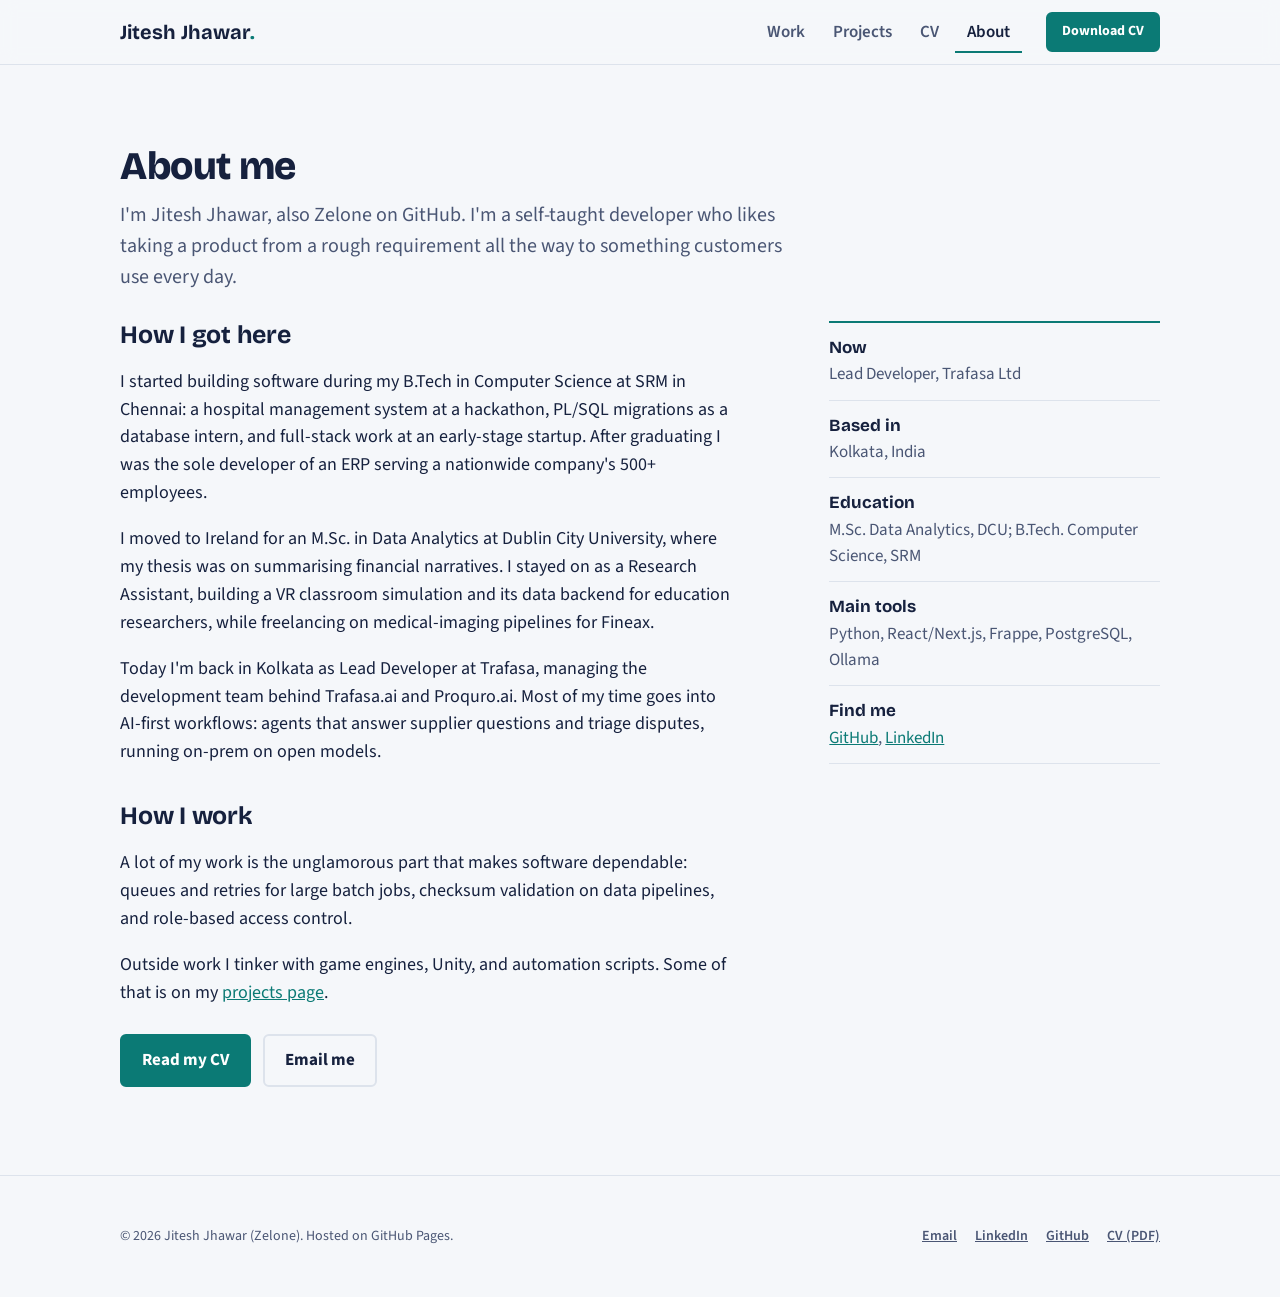
==== commit bc94745f: "Fix CSS: box-sizing reset, align containers with nav, Projects header, mobile overflow Co-Authored-B" ====
--- a/about.html
+++ b/about.html
@@ -13,7 +13,7 @@
     <link rel="preconnect" href="https://fonts.googleapis.com">
     <link rel="preconnect" href="https://fonts.gstatic.com" crossorigin>
     <link href="https://fonts.googleapis.com/css2?family=Bricolage+Grotesque:opsz,wght@12..96,600;12..96,700;12..96,800&family=Source+Sans+3:wght@400;600;700&display=swap" rel="stylesheet">
-    <link rel="stylesheet" href="/styles.css">
+    <link rel="stylesheet" href="/styles.css?v=20261104c">
     <style>
         .about-body { display: grid; grid-template-columns: 2fr 1fr; gap: 48px; padding-bottom: 24px; }
         .about-body p { max-width: var(--measure); font-size: 1.125rem; }
@@ -80,7 +80,7 @@
     </main>
 
     <div id="footer-placeholder"></div>
-    <script src="/include.js"></script>
+    <script src="/include.js?v=20261104b"></script>
 </body>
 
 </html>
--- a/styles.css
+++ b/styles.css
@@ -56,6 +56,7 @@
 }
 
 /* ---------- Base ---------- */
+*, *::before, *::after { box-sizing: border-box; }
 html { scroll-behavior: smooth; }
 @media (prefers-reduced-motion: reduce) { html { scroll-behavior: auto; } }
 
@@ -76,6 +77,7 @@
     letter-spacing: -0.01em;
 }
 
+img { max-width: 100%; height: auto; }
 a { color: var(--teal); }
 a:hover { color: var(--ink); }
 :focus-visible { outline: 3px solid var(--teal); outline-offset: 3px; border-radius: 4px; }
@@ -90,6 +92,13 @@
 }
 
 .main-content { min-height: 60vh; }
+
+/* Bootstrap .container on older pages: line up with .wrap and the nav */
+.container {
+    max-width: 1120px;
+    padding-left: var(--gutter);
+    padding-right: var(--gutter);
+}
 
 /* ---------- Navigation ---------- */
 .site-nav {
@@ -374,6 +383,13 @@
     box-shadow: none;
 }
 .content-section:hover { transform: none; box-shadow: none; }
+.content-section.welcome-section {
+    background: none;
+    border: 0;
+    border-radius: 0;
+    padding: clamp(40px, 7vw, 80px) 0 24px;
+    margin: 0;
+}
 .story-section h2 { font-size: var(--step-3); font-weight: 800; margin-bottom: 14px; }
 .story-section h3 { font-size: var(--step-2); }
 .story-section h4 { font-size: var(--step-1); }
@@ -432,6 +448,8 @@
     font: inherit;
 }
 .search-input:focus { outline: 3px solid var(--teal-soft); border-color: var(--teal); }
+.search-form .btn-outline-secondary { margin-left: 0 !important; border-color: var(--line); color: var(--ink-soft); background: transparent; font-weight: 700; }
+.search-form .btn-outline-secondary:hover { border-color: var(--ink); color: var(--ink); background: transparent; }
 .search-btn { padding: 10px 18px; border-radius: var(--radius-s); border: 2px solid var(--teal); background: var(--teal); color: #fff; font-weight: 700; }
 .search-results { color: var(--ink-soft); font-size: var(--step--1); margin-top: 8px; }
 
@@ -486,4 +504,3 @@
 
 /* Keep grid children from forcing horizontal scroll on narrow screens */
 .hero .wrap > *, .split > *, .projects > *, .work > li > * { min-width: 0; }
-body { overflow-x: hidden; }
